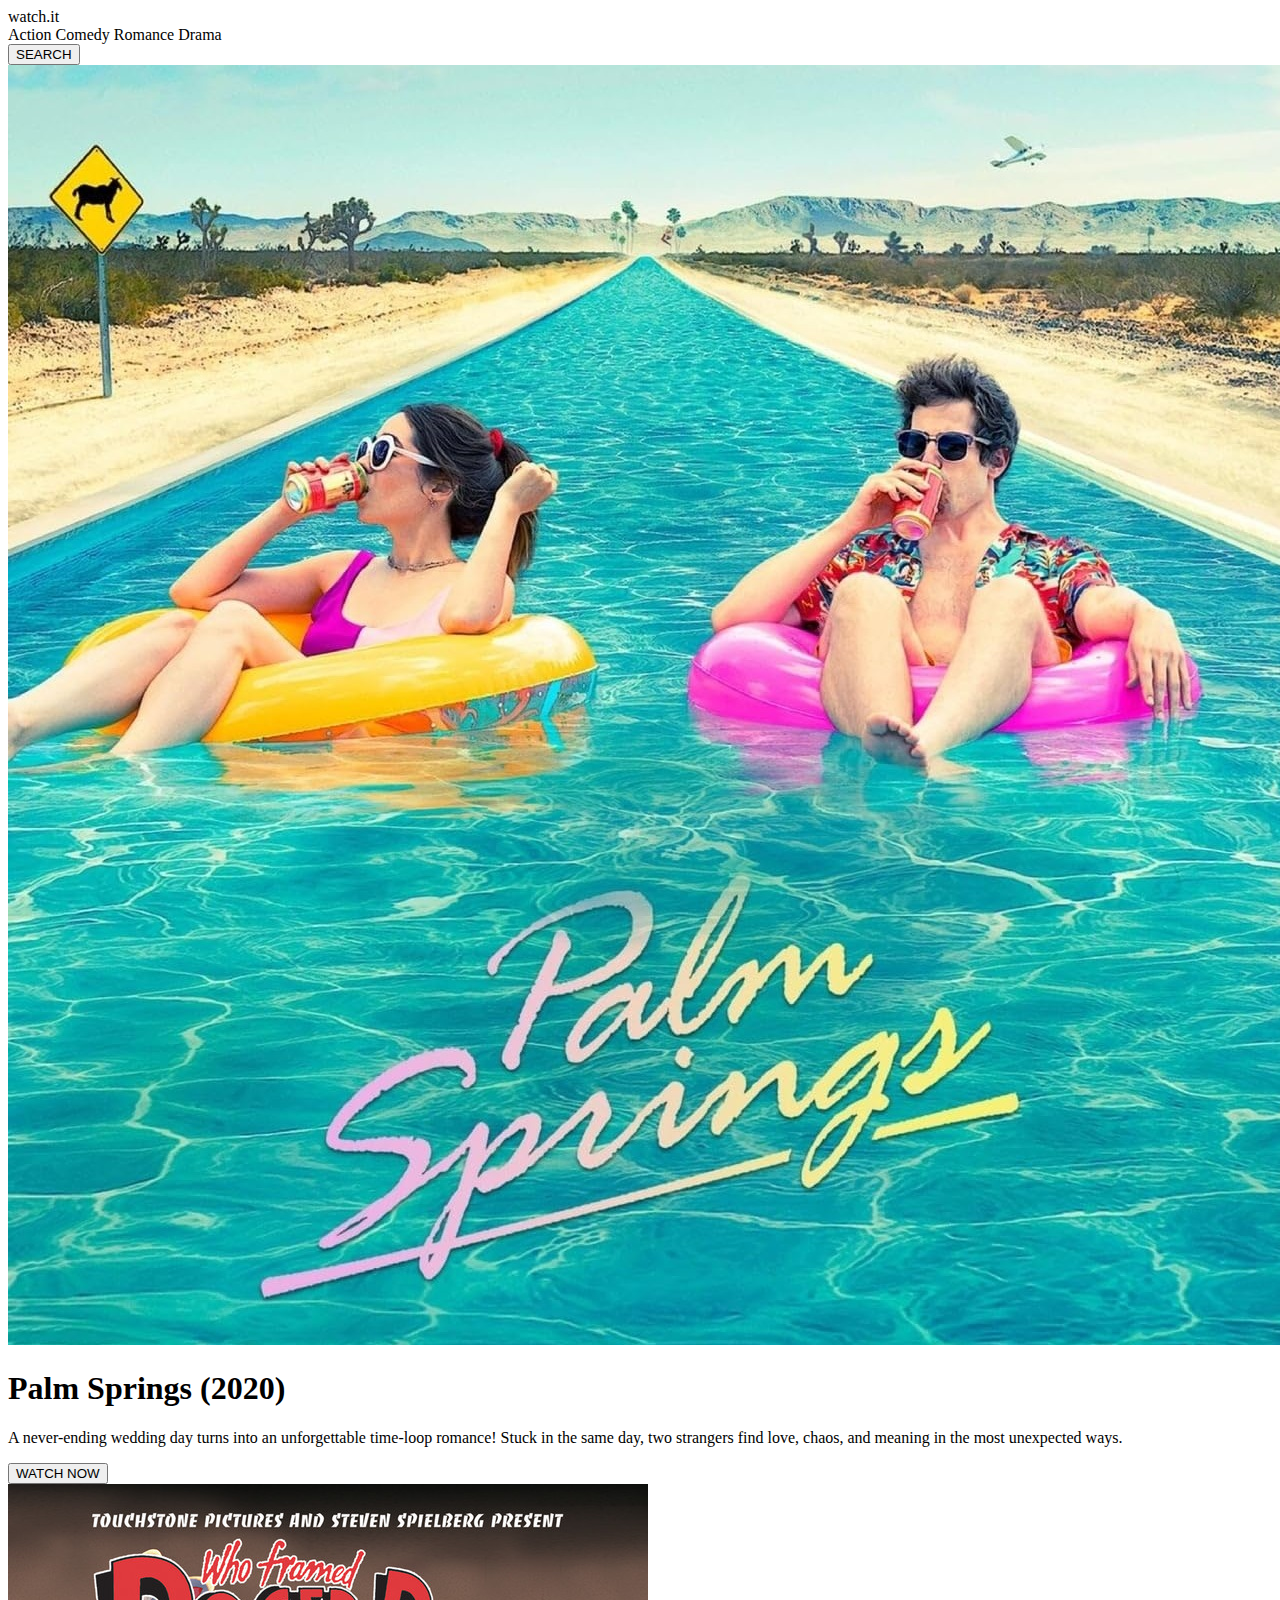
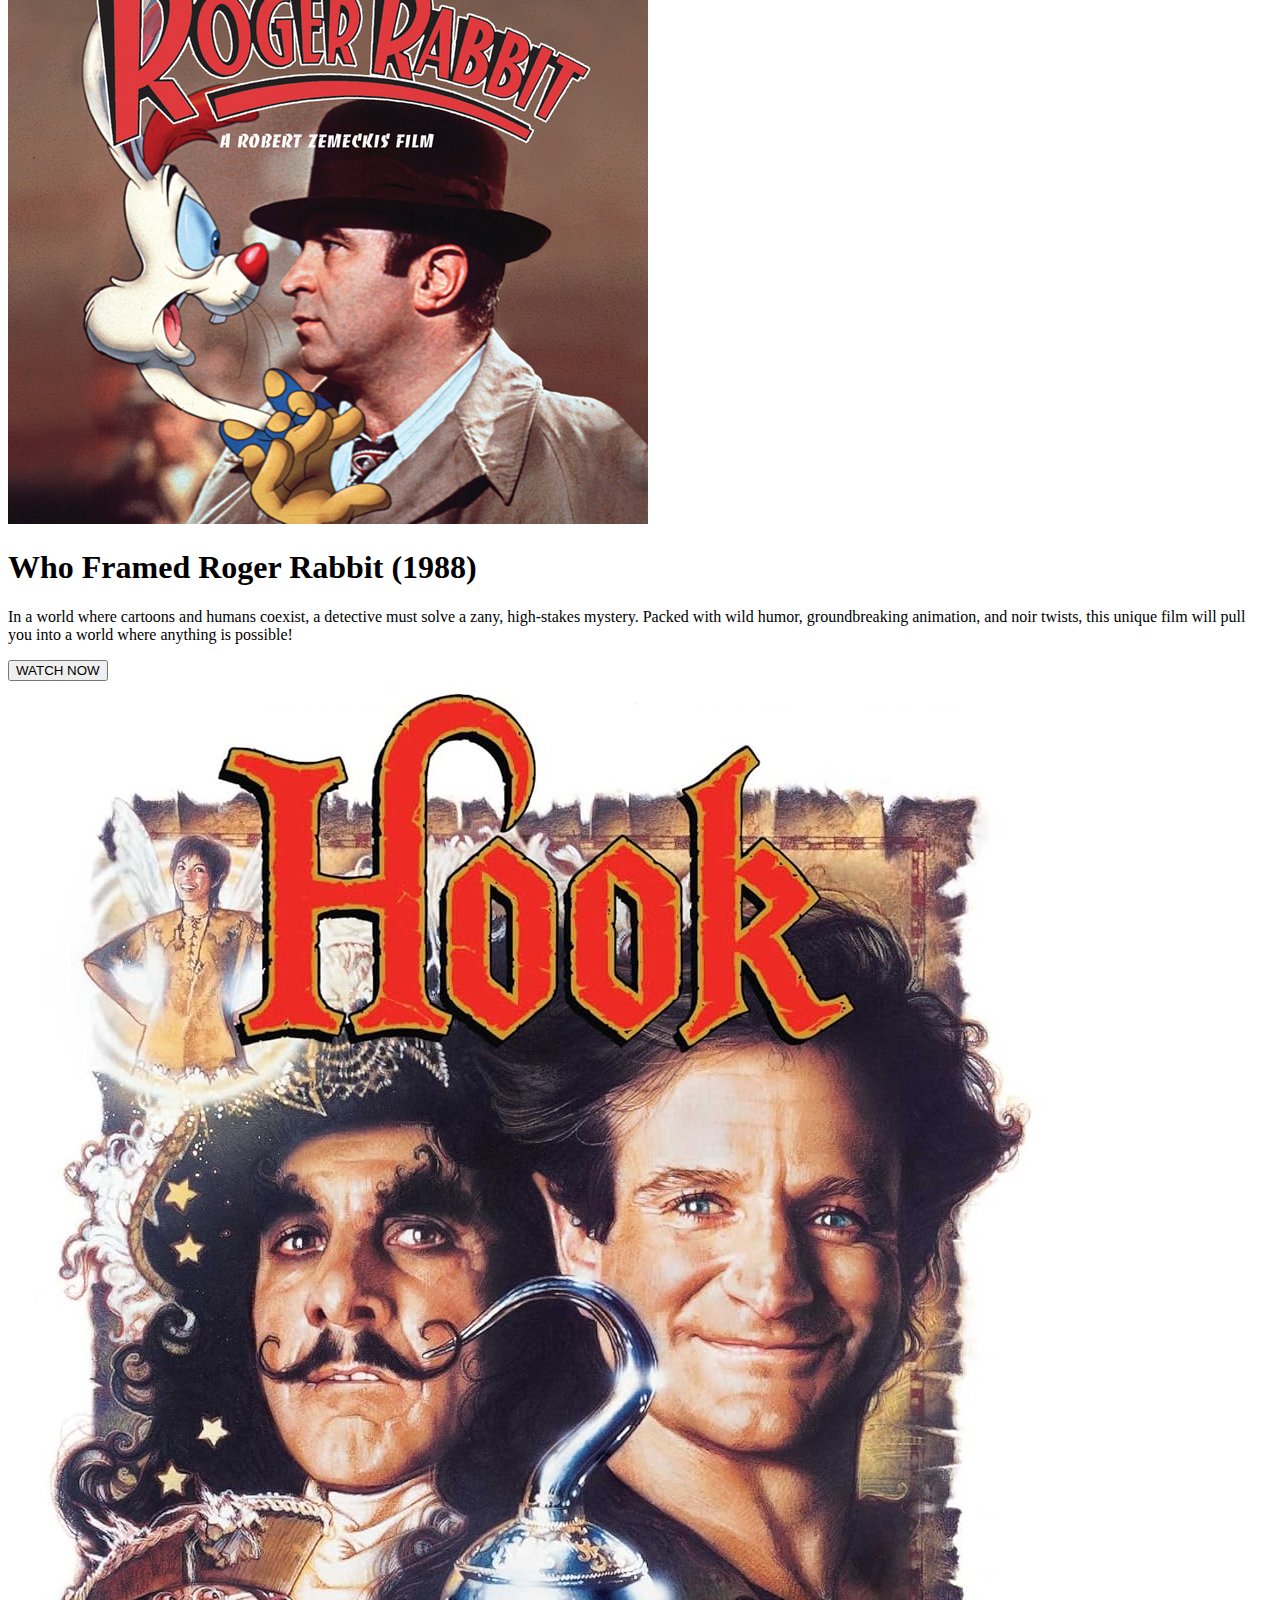
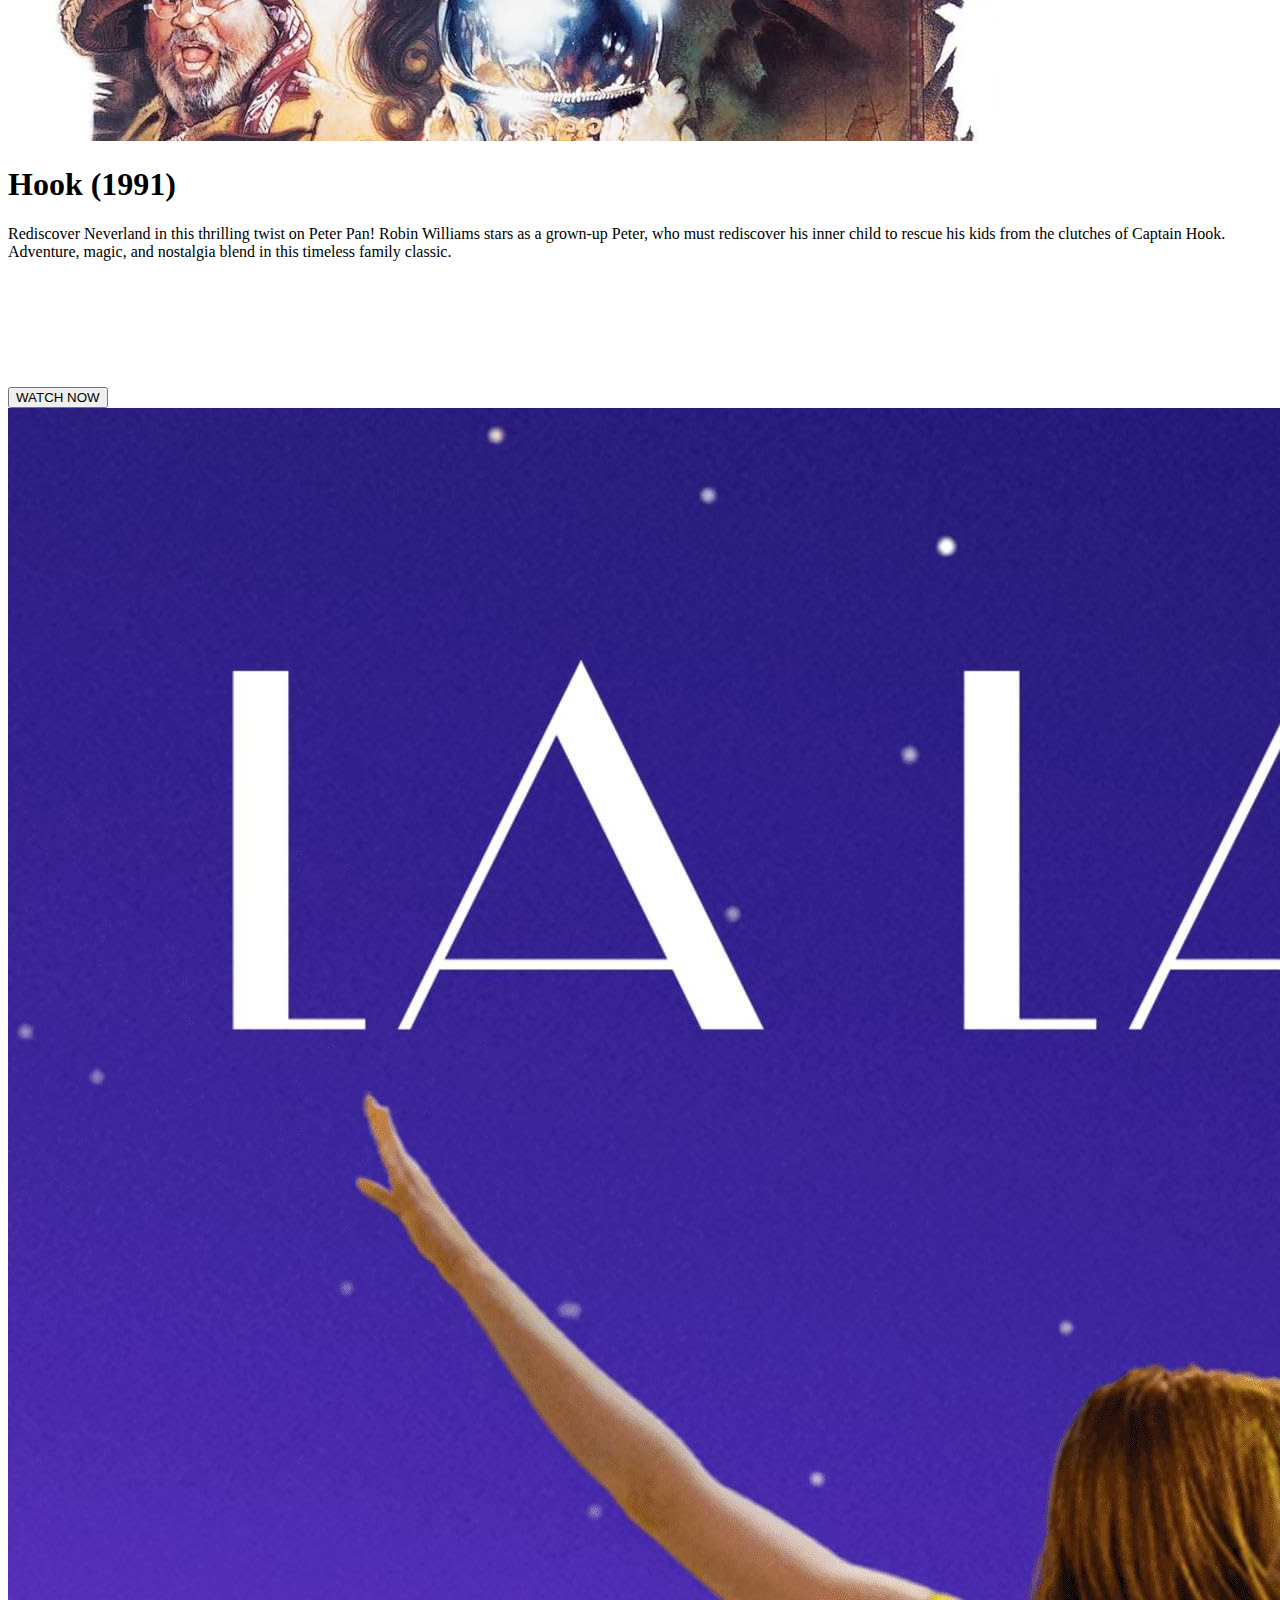
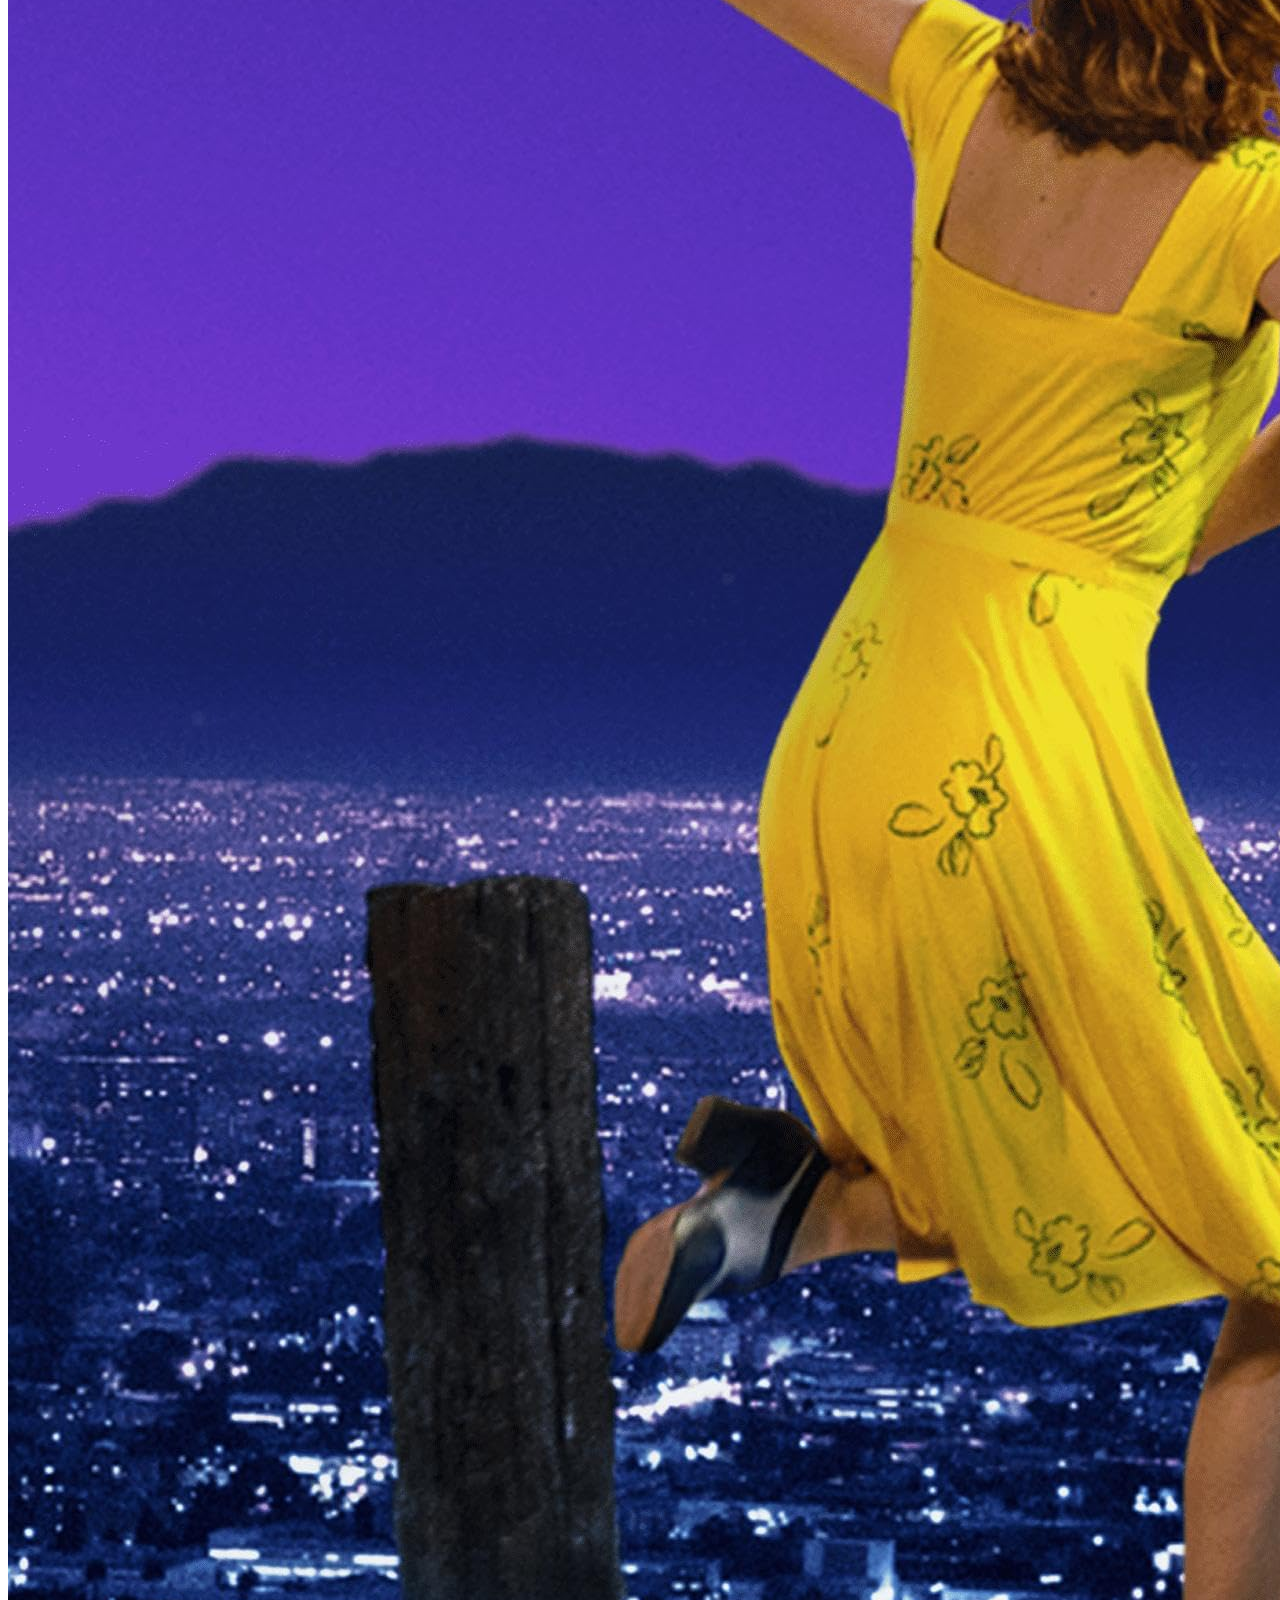
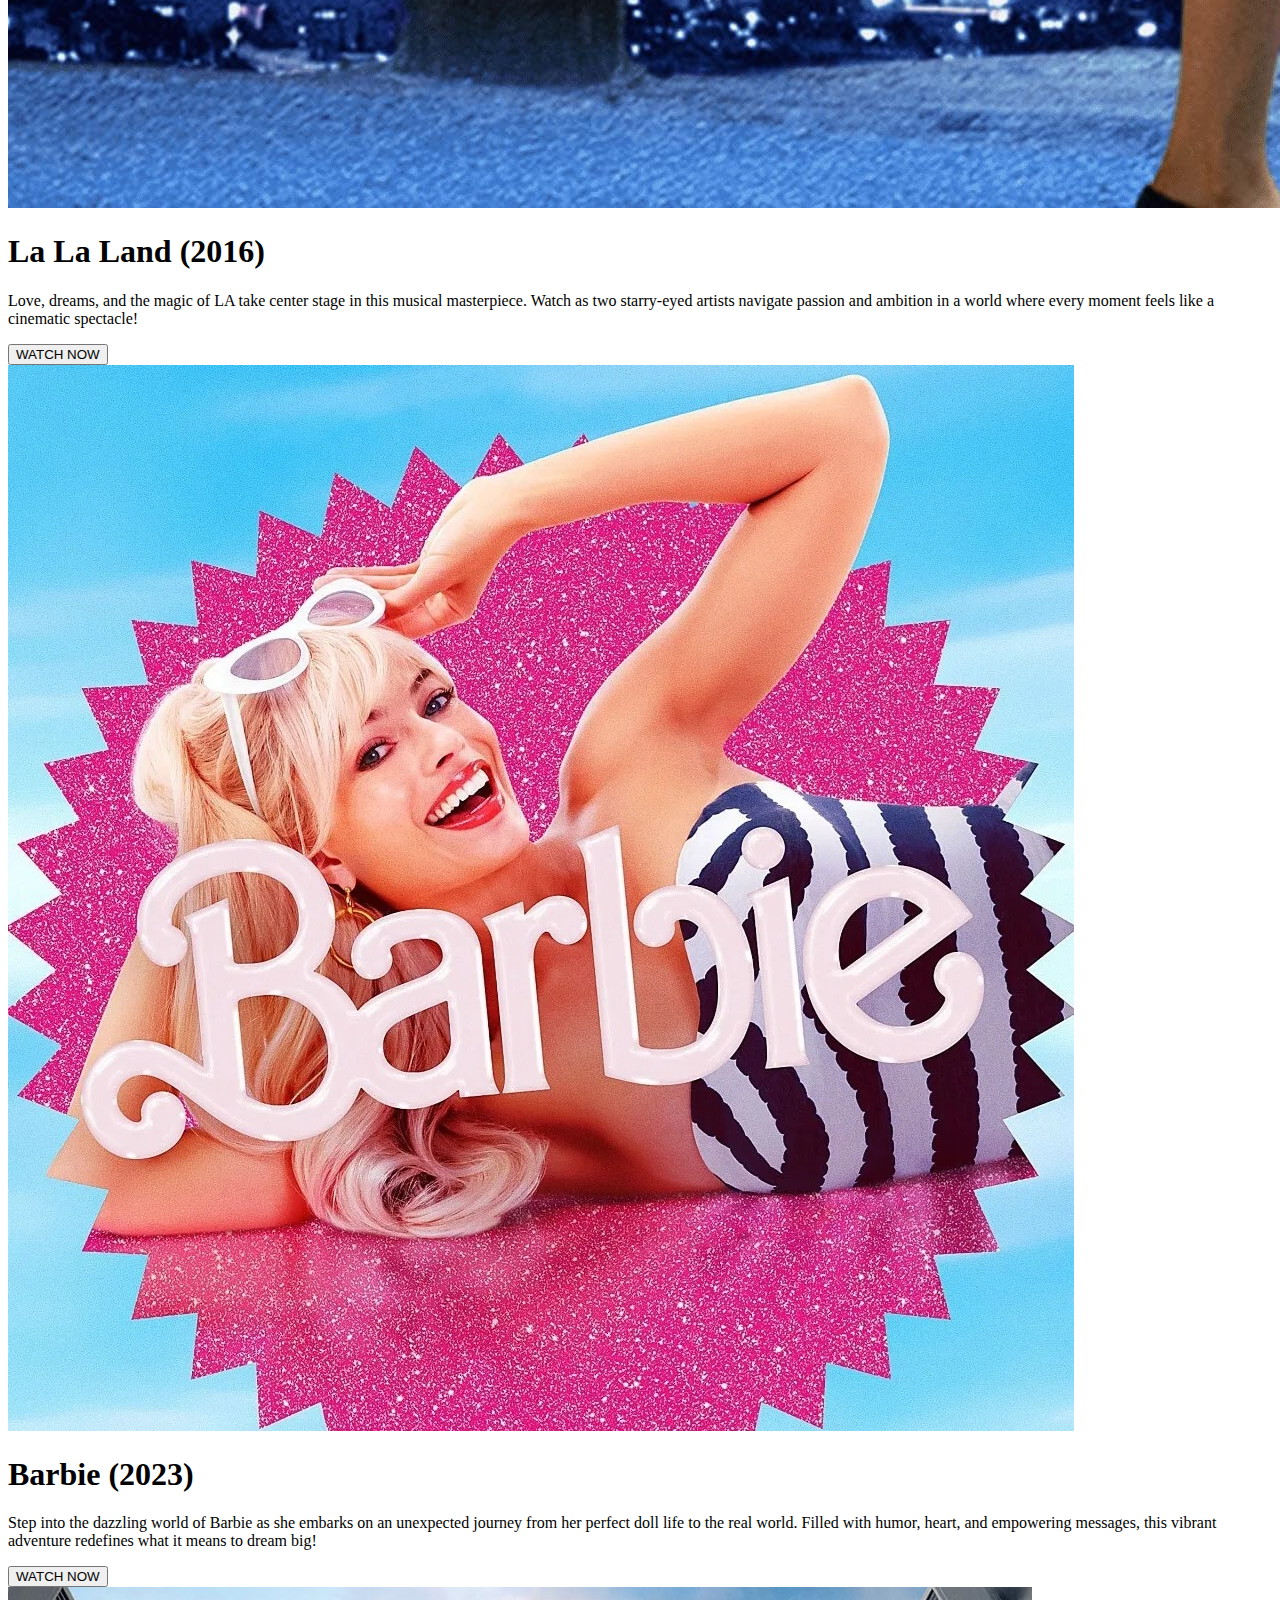
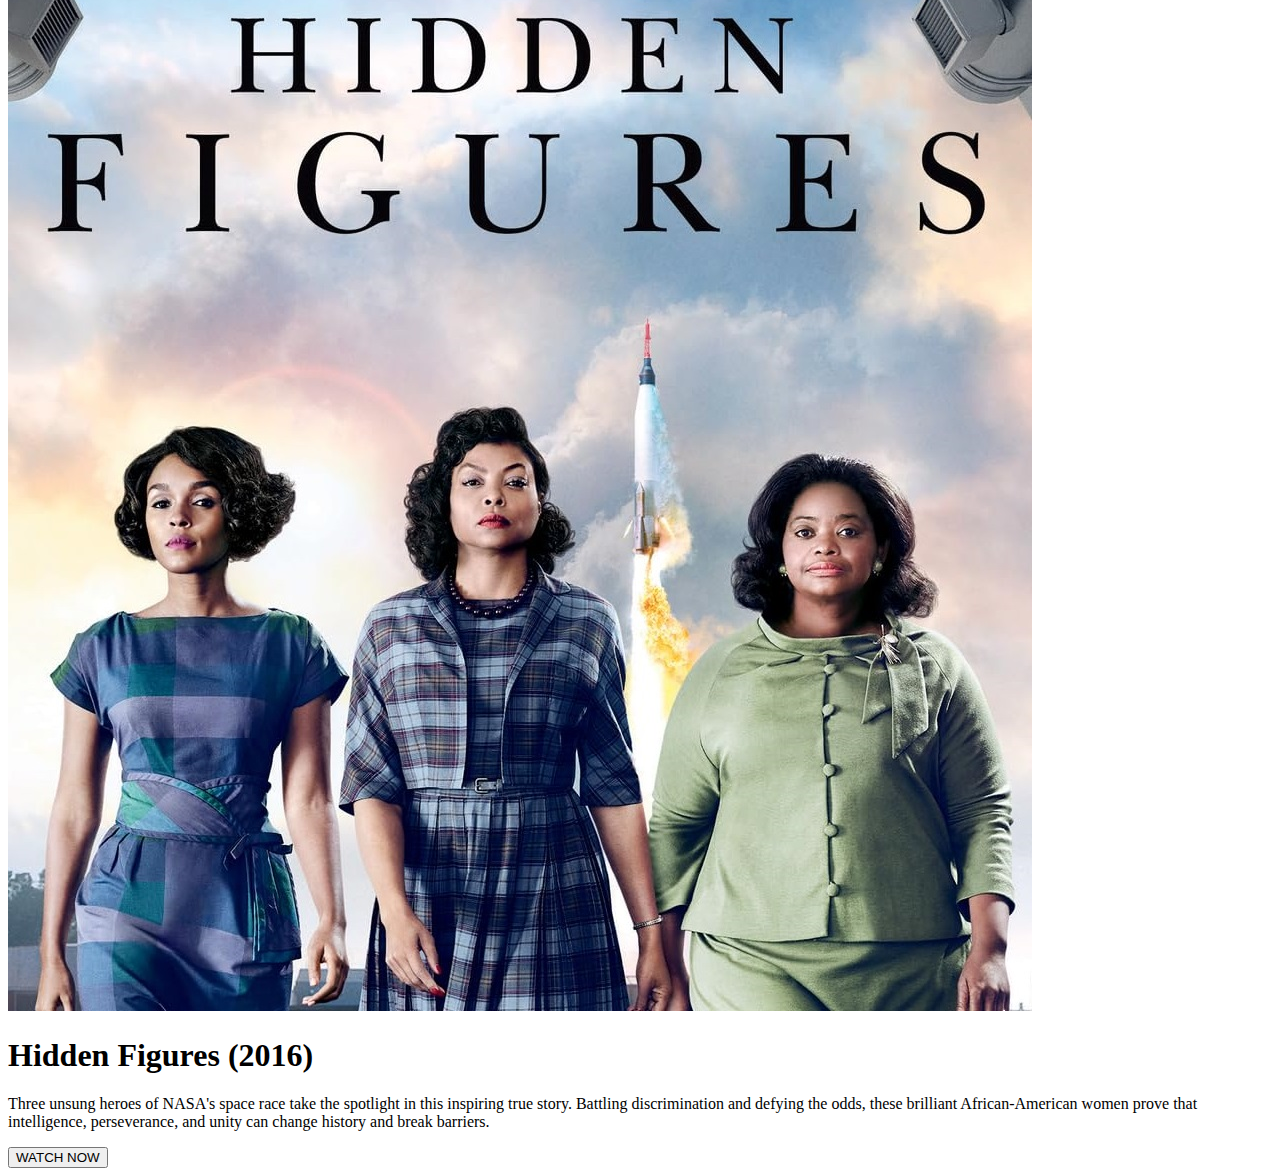
==== TASK-2 Advanced Layout/Index.html @ 997826ed "Clone Task 2" ====
<!DOCTYPE html>
<html lang="en">
<head>
    <meta charset="UTF-8">
    <meta name="viewport" content="width=device-width, initial-scale=1.0">
    <title>Watch.It</title>
    <link rel="stylesheet" href="style.css">
</head>
<body>
    <header class="header">
        <div class="logo">watch.it</div>
        <nav class="nav">
            <span>Action</span>
            <span>Comedy</span>
            <span>Romance</span>
            <span>Drama</span>
        </nav>
        <button class="search-button">SEARCH</button>
    </header>

    <main class="movie-grid">
        <!-- Featured Movie -->
        <div class="featured-movie">
            <div class="movie-poster"><img src="Images/palm-springs.jpg" alt="Featured image"></div>
            <div class="movie-content">
                <div class="movie-description">
                    <h1>Palm Springs (2020)</h1>
                    <p>A never-ending wedding day turns into an unforgettable time-loop romance! Stuck in the same day, two strangers find love, chaos, and meaning in the most unexpected ways.</p>
               </div>
                <button class="watch-button">
                    <div class="button-text">
                        <span>WATCH</span>
                        <span>NOW</span>
                    </div>
                </button>
            </div>
        </div>

        <section class="second-third-posters">
            <div class="movie-card">
            <div class="second-poster"><img src="Images/who-framed-roger-rabbit.jpg" alt="Row-image"></div>
            <div class="second-description">
                <h1>Who Framed Roger Rabbit (1988)</h1>
                <p>In a world where cartoons and humans coexist, a detective must solve a zany, high-stakes mystery. Packed with wild humor, groundbreaking animation, and noir twists, this unique film will pull you into a world where anything is possible!</p>
            </div>
            <button class="second-button">
                <span>WATCH NOW</span>
            </button>
        </div>

        <div class="movie-card">
            <div class="third-poster"><img src="Images/hook.jpg" alt="Row-image"></div>
            <div class="third-description">
                <h1>Hook (1991)</h1>
                <p style="margin-right: 16px;">Rediscover Neverland in this thrilling twist on Peter Pan! Robin Williams stars as a grown-up Peter, who must rediscover his inner child to rescue his kids from the clutches of Captain Hook. Adventure, magic, and nostalgia blend in this timeless family classic.</p>
            </div>
            <button class="third-button" style="margin-top: 110px;">
                <span>WATCH NOW</span>
            </button>
        </div>
        </section>

        <div class="fourth-card">
        <div class="fourth-poster"><img src="Images/la-la-land.jpg" alt="land"></div>
        <div class="fourth-description">
            <h1>La La Land (2016)</h1>
            <p>Love, dreams, and the magic of LA take center stage in this musical masterpiece. Watch as two starry-eyed artists navigate passion and ambition in a world where every moment feels like a cinematic spectacle!</p>
        </div>
        <button class="fourth-button">
            <span>WATCH NOW</span>
        </button>
        </div>

        <div class="fifth-card">
            <div class="fifth-poster"><img src="Images/barbie.jpg" alt="barbie"></div>
            <div class="fifth-description">
                <h1>Barbie (2023)</h1>
                <p>Step into the dazzling world of Barbie as she embarks on an unexpected journey from her perfect doll life to the real world. Filled with humor, heart, and empowering messages, this vibrant adventure redefines what it means to dream big!</p>
            </div>
            <button class="fifth-button">
                <span>WATCH NOW</span>
            </button>
        </div>

        <div class="sixth-card">
            <div class="sixth-poster"><img src="Images/hidden-figures.jpg" alt="hidden"></div>
            <div class="sixth-description">
                <h1>Hidden Figures (2016)</h1>
                <p>Three unsung heroes of NASA's space race take the spotlight in this inspiring true story. Battling discrimination and defying the odds, these brilliant African-American women prove that intelligence, perseverance, and unity can change history and break barriers.</p>
            </div>
            <button class="sixth-button">
                <span>WATCH NOW</span>
            </button>
        </div>
    </main>
    
</body>
</html>
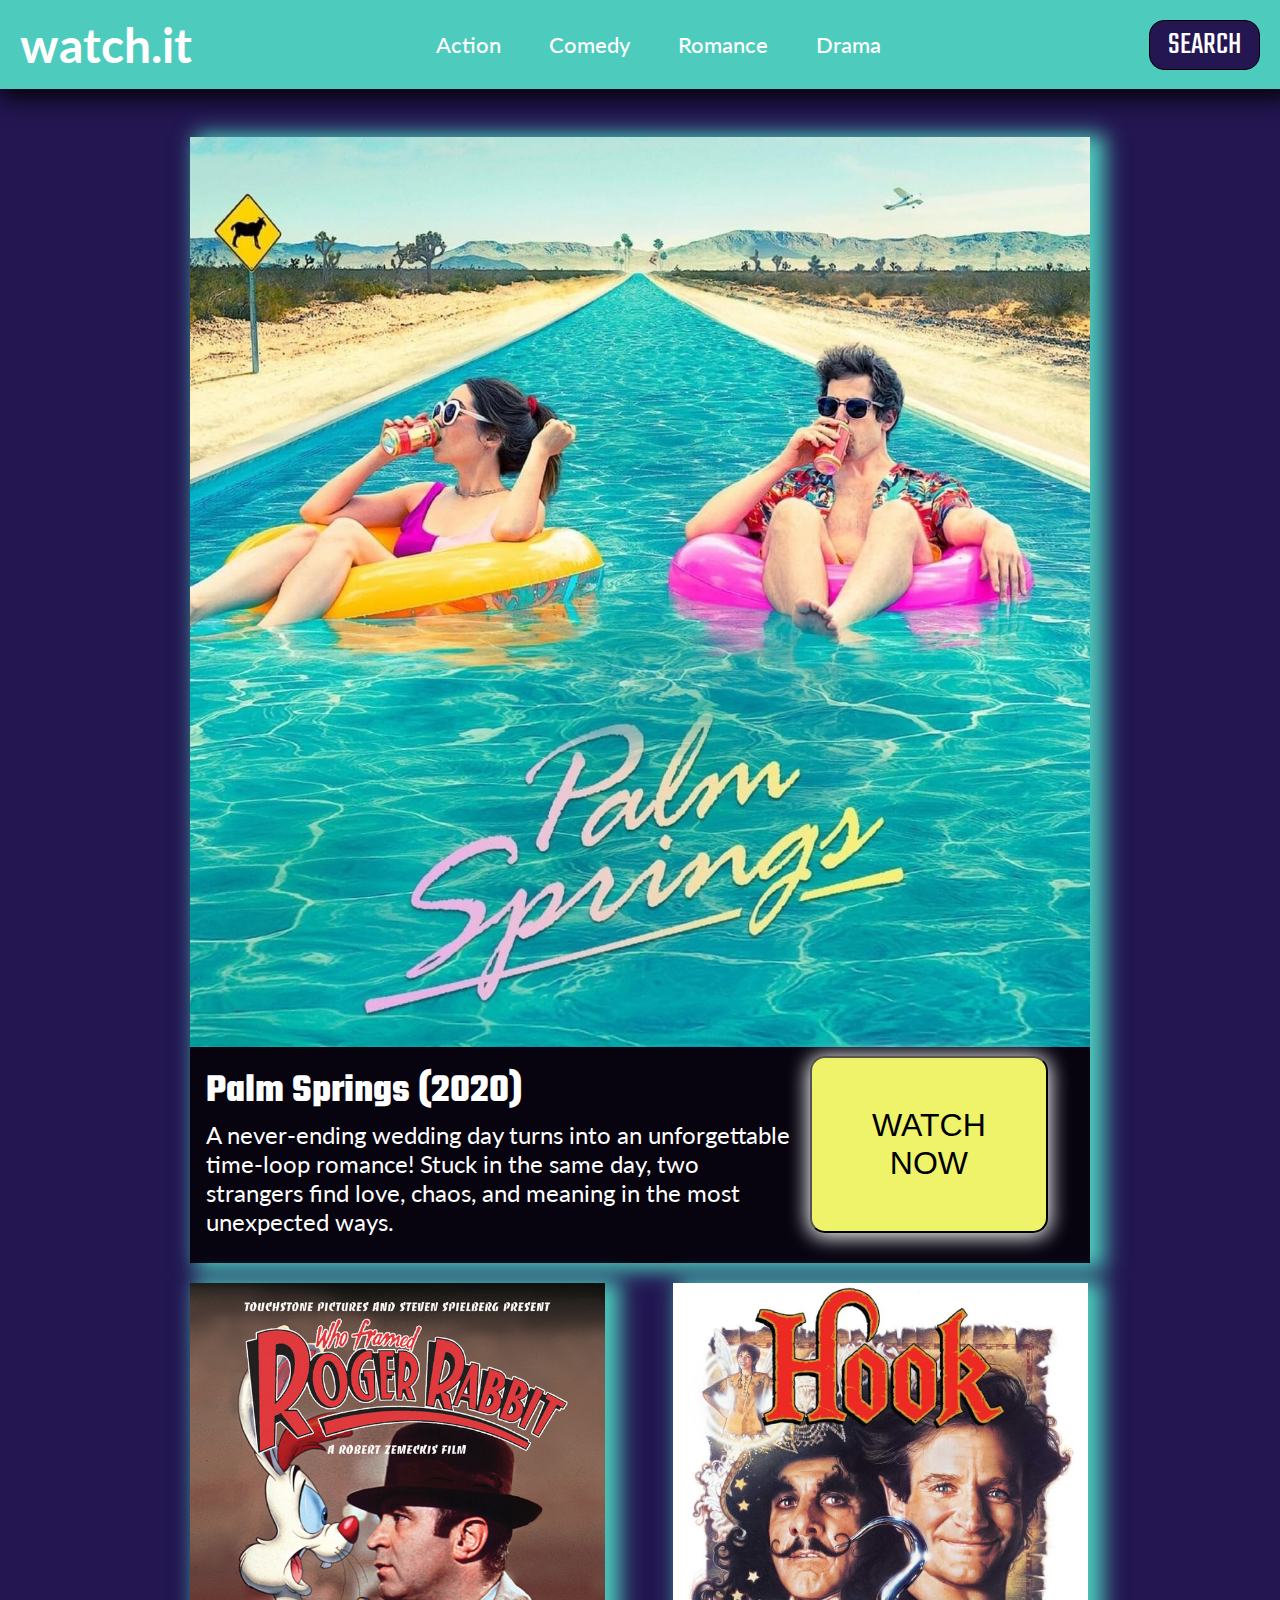
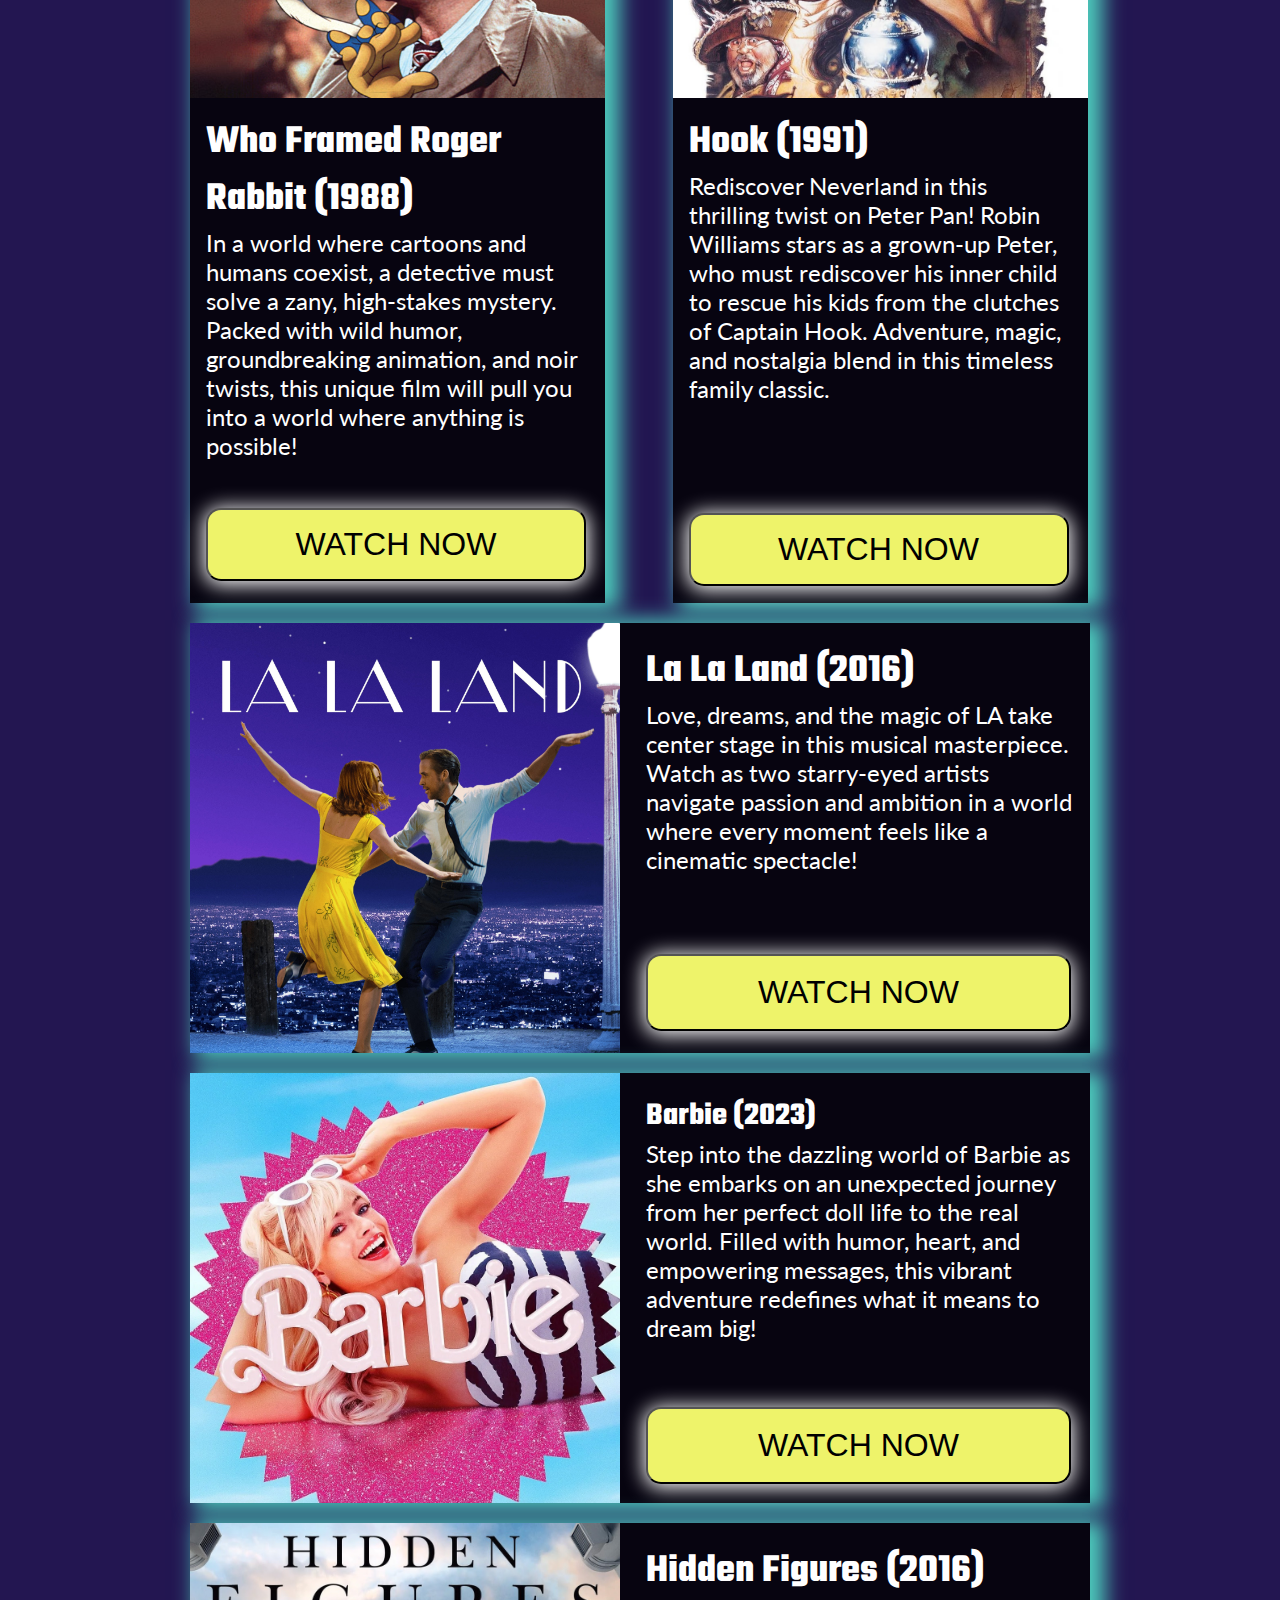
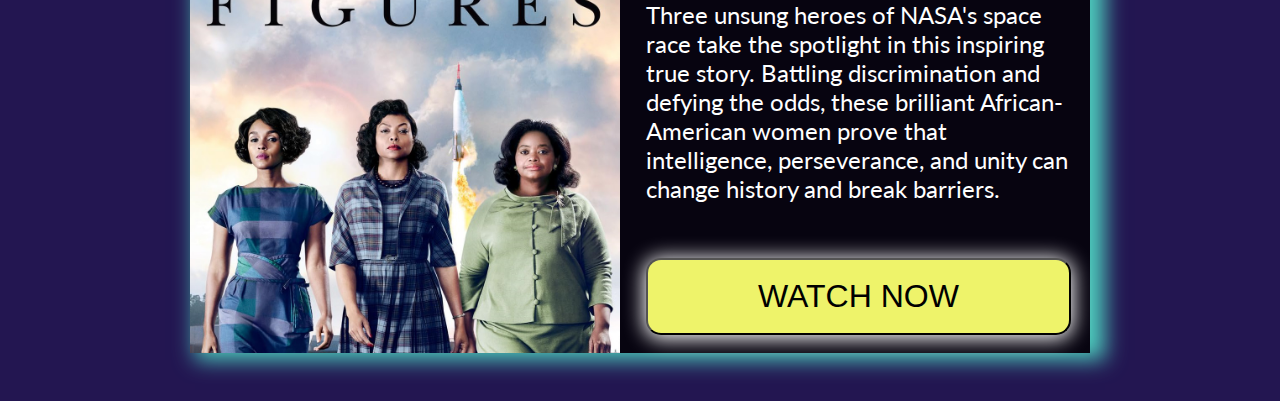
==== commit b6445da3: "Clone Task 2" ====
--- a/TASK-2 Advanced Layout/Index.html
+++ b/TASK-2 Advanced Layout/Index.html
@@ -1,32 +1,45 @@
+<!-- This tells browsers this is an HTML document -->
 <!DOCTYPE html>
 <html lang="en">
 <head>
+    <!-- This section contains information about the webpage that isn't visible -->
     <meta charset="UTF-8">
+    <!-- This makes the website look good on phones and tablets -->
     <meta name="viewport" content="width=device-width, initial-scale=1.0">
+    <!-- This is the text that appears in the browser tab -->
     <title>Watch.It</title>
+    <!-- This connects to a separate file that controls how the page looks -->
     <link rel="stylesheet" href="style.css">
 </head>
 <body>
+    <!-- This is the top bar of the website -->
     <header class="header">
+        <!-- Website name/logo -->
         <div class="logo">watch.it</div>
+        <!-- Menu with movie categories -->
         <nav class="nav">
             <span>Action</span>
             <span>Comedy</span>
             <span>Romance</span>
             <span>Drama</span>
         </nav>
+        <!-- Search button in the top right -->
         <button class="search-button">SEARCH</button>
     </header>
 
+    <!-- Main content area where all movies are displayed -->
     <main class="movie-grid">
-        <!-- Featured Movie -->
+        <!-- Big featured movie section at the top -->
         <div class="featured-movie">
+            <!-- Movie poster image -->
             <div class="movie-poster"><img src="Images/palm-springs.jpg" alt="Featured image"></div>
+            <!-- Movie information -->
             <div class="movie-content">
                 <div class="movie-description">
                     <h1>Palm Springs (2020)</h1>
                     <p>A never-ending wedding day turns into an unforgettable time-loop romance! Stuck in the same day, two strangers find love, chaos, and meaning in the most unexpected ways.</p>
                </div>
+                <!-- Watch button for the featured movie -->
                 <button class="watch-button">
                     <div class="button-text">
                         <span>WATCH</span>
@@ -36,58 +49,79 @@
             </div>
         </div>
 
+        <!-- Section containing two movies side by side -->
         <section class="second-third-posters">
+            <!-- First movie card -->
             <div class="movie-card">
-            <div class="second-poster"><img src="Images/who-framed-roger-rabbit.jpg" alt="Row-image"></div>
-            <div class="second-description">
-                <h1>Who Framed Roger Rabbit (1988)</h1>
-                <p>In a world where cartoons and humans coexist, a detective must solve a zany, high-stakes mystery. Packed with wild humor, groundbreaking animation, and noir twists, this unique film will pull you into a world where anything is possible!</p>
+                <!-- Movie poster -->
+                <div class="second-poster"><img src="Images/who-framed-roger-rabbit.jpg" alt="Row-image"></div>
+                <!-- Movie details -->
+                <div class="second-description">
+                    <h1>Who Framed Roger Rabbit (1988)</h1>
+                    <p>In a world where cartoons and humans coexist, a detective must solve a zany, high-stakes mystery. Packed with wild humor, groundbreaking animation, and noir twists, this unique film will pull you into a world where anything is possible!</p>
+                </div>
+                <!-- Watch button -->
+                <button class="second-button">
+                    <span>WATCH NOW</span>
+                </button>
             </div>
-            <button class="second-button">
+
+            <!-- Second movie card -->
+            <div class="movie-card">
+                <!-- Movie poster -->
+                <div class="third-poster"><img src="Images/hook.jpg" alt="Row-image"></div>
+                <!-- Movie details -->
+                <div class="third-description">
+                    <h1>Hook (1991)</h1>
+                    <p style="margin-right: 16px;">Rediscover Neverland in this thrilling twist on Peter Pan! Robin Williams stars as a grown-up Peter, who must rediscover his inner child to rescue his kids from the clutches of Captain Hook. Adventure, magic, and nostalgia blend in this timeless family classic.</p>
+                </div>
+                <!-- Watch button -->
+                <button class="third-button" style="margin-top: 110px;">
+                    <span>WATCH NOW</span>
+                </button>
+            </div>
+        </section>
+
+        <!-- Fourth movie card -->
+        <div class="fourth-card">
+            <!-- Movie poster -->
+            <div class="fourth-poster"><img src="Images/la-la-land.jpg" alt="land"></div>
+            <!-- Movie details -->
+            <div class="fourth-description">
+                <h1>La La Land (2016)</h1>
+                <p>Love, dreams, and the magic of LA take center stage in this musical masterpiece. Watch as two starry-eyed artists navigate passion and ambition in a world where every moment feels like a cinematic spectacle!</p>
+            </div>
+            <!-- Watch button -->
+            <button class="fourth-button">
                 <span>WATCH NOW</span>
             </button>
         </div>
 
-        <div class="movie-card">
-            <div class="third-poster"><img src="Images/hook.jpg" alt="Row-image"></div>
-            <div class="third-description">
-                <h1>Hook (1991)</h1>
-                <p style="margin-right: 16px;">Rediscover Neverland in this thrilling twist on Peter Pan! Robin Williams stars as a grown-up Peter, who must rediscover his inner child to rescue his kids from the clutches of Captain Hook. Adventure, magic, and nostalgia blend in this timeless family classic.</p>
-            </div>
-            <button class="third-button" style="margin-top: 110px;">
-                <span>WATCH NOW</span>
-            </button>
-        </div>
-        </section>
-
-        <div class="fourth-card">
-        <div class="fourth-poster"><img src="Images/la-la-land.jpg" alt="land"></div>
-        <div class="fourth-description">
-            <h1>La La Land (2016)</h1>
-            <p>Love, dreams, and the magic of LA take center stage in this musical masterpiece. Watch as two starry-eyed artists navigate passion and ambition in a world where every moment feels like a cinematic spectacle!</p>
-        </div>
-        <button class="fourth-button">
-            <span>WATCH NOW</span>
-        </button>
-        </div>
-
+        <!-- Fifth movie card -->
         <div class="fifth-card">
+            <!-- Movie poster -->
             <div class="fifth-poster"><img src="Images/barbie.jpg" alt="barbie"></div>
+            <!-- Movie details -->
             <div class="fifth-description">
                 <h1>Barbie (2023)</h1>
                 <p>Step into the dazzling world of Barbie as she embarks on an unexpected journey from her perfect doll life to the real world. Filled with humor, heart, and empowering messages, this vibrant adventure redefines what it means to dream big!</p>
             </div>
+            <!-- Watch button -->
             <button class="fifth-button">
                 <span>WATCH NOW</span>
             </button>
         </div>
 
+        <!-- Sixth movie card -->
         <div class="sixth-card">
+            <!-- Movie poster -->
             <div class="sixth-poster"><img src="Images/hidden-figures.jpg" alt="hidden"></div>
+            <!-- Movie details -->
             <div class="sixth-description">
                 <h1>Hidden Figures (2016)</h1>
                 <p>Three unsung heroes of NASA's space race take the spotlight in this inspiring true story. Battling discrimination and defying the odds, these brilliant African-American women prove that intelligence, perseverance, and unity can change history and break barriers.</p>
             </div>
+            <!-- Watch button -->
             <button class="sixth-button">
                 <span>WATCH NOW</span>
             </button>
--- a/TASK-2 Advanced Layout/style.css
+++ b/TASK-2 Advanced Layout/style.css
@@ -0,0 +1,1091 @@
+@import url('https://fonts.googleapis.com/css2?family=Protest+Guerrilla&family=Teko:wght@300..700&display=swap');
+@import url('https://fonts.googleapis.com/css2?family=Lato:ital,wght@0,100;0,300;0,400;0,700;0,900;1,100;1,300;1,400;1,700;1,900&family=Protest+Guerrilla&family=Teko:wght@300..700&display=swap');
+
+* {
+    margin: 0;
+    padding: 0;
+    box-sizing: border-box;
+}
+
+body {
+    background-color: #231651;
+}
+
+.header {
+    display: flex;
+    justify-content: space-between;
+    align-items: center;
+    padding: 16px 20px;
+    background-color: #4dccbd;
+    font-family: "Lato", sans-serif;
+    font-weight: 400;
+    font-style: normal;
+    box-shadow: 5px 5px 20px 5px #070410;
+}
+
+.logo {
+    font-family: "Lato", sans-serif;
+    font-weight: 450;
+    font-style: normal;
+    font-weight: bold;
+    cursor: pointer;
+    font-size: 3em;
+    color: white;
+}
+
+.nav {
+    font-family: "Lato", sans-serif;
+    font-weight: 500;
+    font-style: normal;
+    display: flex;
+    gap: 48px;
+    cursor: pointer;
+    font-size: 22px;
+    color: white;
+    margin-left: -25px;
+}
+
+.search-button {
+    padding: 1px 18px;
+    background-color: #231651;
+    border: 1.3px solid black;
+    border-radius: 15px;
+    cursor: pointer;
+    font-size: 2em;
+    font-family: "Teko", sans-serif;
+    font-optical-sizing: auto;
+    font-weight: weight;
+    font-style: normal;
+    color: white;
+}
+
+.movie-grid {
+    display: grid;
+    gap: 20px;
+    max-width: 900px;
+    margin: 0 auto;
+}
+
+.featured-movie {
+    display: grid;
+    grid-template-columns: 1fr;
+    background: #070410;
+    box-shadow: 10px 2px 20px 5px #4dccbd;
+    margin-top: 48px;
+    color: white;
+}
+
+.movie-poster {
+    height: 910px;
+    width: 900px;
+}
+
+img {   /* Adjusting images */
+    width: 100%;
+    height: 100%;
+    object-fit:cover;
+}
+
+h1 {
+    font-family: "Teko", sans-serif;
+    font-optical-sizing: auto;
+    font-weight: weight;
+    font-style: normal;
+}
+
+p {
+    font-family: "Lato", sans-serif;
+    font-weight: 400;
+    font-style: normal;
+}
+
+.movie-description p {
+    display: grid; /* Arranges paragraph content using a grid layout */
+    grid-template-columns: repeat(auto-fit, minmax(300px, 1fr));
+    font-size: 1.5em;
+    margin-left: 16px;
+    margin-right: 300px;
+}
+
+.movie-description h1 {
+    margin-top: 16px;
+    font-size: 2.5em;
+    margin-left: 16px;
+}
+
+.watch-button {
+    background-color: #eef36a;
+    margin-left: 620px;
+    padding: 48px 60px;
+    position: relative; top: -180px;
+    font-size: 2em;
+    border-radius: 15px;
+    color: rgb(0, 0, 0);
+    cursor: pointer;
+    box-shadow: 0px 2px 20px 2px #ffffff;
+}
+
+.button-text {
+    display: flex;
+    flex-direction: column;
+    align-items: center;
+    line-height: 1.2;
+}
+
+.movie-content {
+    margin-bottom: -150px;
+}
+
+.second-third-posters {
+    display: grid;
+    grid-template-columns: repeat(2, 1fr);
+    gap: 65px;
+}
+
+.movie-card {
+    background: #070410;
+    box-shadow: 10px 2px 20px 5px #4dccbd;
+    width: 415px;
+    height: 920px;
+    color: white;
+}
+
+.second-poster  {
+    height: 415px;
+    width: 415px;
+}
+
+.second-description {
+    margin-top: 16px;
+}
+
+.second-description h1 {
+    font-size: 2.5em;
+    margin-left: 16px;
+}
+
+.second-description p {
+    font-size: 1.5em;
+    margin-left: 16px;
+}
+
+.second-button {
+    background-color: #eef36a;
+    font-size: 2em;
+    border-radius: 15px;
+    color: rgb(0, 0, 0);
+    cursor: pointer;
+    box-shadow: 0px 2px 20px 2px #ffffff;
+    padding: 16px 16px 16px 16px;
+    margin-top: 48px;
+    width: 380px;
+    margin-left: 16px;
+}
+
+.third-poster  {
+    height: 415px;
+    width: 415px;
+}
+
+.third-description {
+    margin-top: 16px;
+}
+
+.third-description h1 {
+    font-size: 2.5em;
+    margin-left: 16px;
+}
+
+.third-description p {
+    font-size: 1.5em;
+    margin-left: 16px;
+}
+
+.third-button {
+    background-color: #eef36a;
+    font-size: 2em;
+    border-radius: 15px;
+    color: rgb(0, 0, 0);
+    cursor: pointer;
+    box-shadow: 0px 2px 20px 2px #ffffff;
+    padding: 16px 16px 16px 16px;
+    margin-top: 48px;
+    width: 380px;
+    margin-left: 16px;
+}
+
+.fourth-card{
+    background: #070410;
+    box-shadow: 10px 2px 20px 5px #4dccbd;
+    width: 900px;
+    height: 430px;
+    color: white;
+}
+
+.fourth-poster {
+    height: 430px;
+    width: 430px;
+}
+
+.fourth-description{
+    margin-left: 456px;
+    margin-top: -410px;
+    margin-right: 16px;
+}
+
+.fourth-description h1 {
+    font-size: 2.5em;
+}
+
+.fourth-description p {
+    font-size: 1.5em;
+}
+
+.fourth-button {
+    padding: 18px 110px;
+    margin-left: 456px;
+    margin-top: 80px;
+    background-color: #eef36a;
+    font-size: 2em;
+    border-radius: 15px;
+    color: rgb(0, 0, 0);
+    cursor: pointer;
+    box-shadow: 0px 2px 20px 2px #ffffff;
+}
+
+.fifth-card{
+    background: #070410;
+    box-shadow: 10px 2px 20px 5px #4dccbd;
+    width: 900px;
+    height: 430px;
+    color: white;
+}
+
+.fifth-poster {
+    height: 430px;
+    width: 430px;
+}
+
+.fifth-description{
+    margin-left: 456px;
+    margin-top: -410px;
+    margin-right: 16px;
+}
+
+.fourth-description h1 {
+    font-size: 2.5em;
+}
+
+.fifth-description p {
+    font-size: 1.5em;
+}
+
+.fifth-button {
+    padding: 18px 110px;
+    margin-left: 456px;
+    margin-top: 65px;
+    background-color: #eef36a;
+    font-size: 2em;
+    border-radius: 15px;
+    color: rgb(0, 0, 0);
+    cursor: pointer;
+    box-shadow: 0px 2px 20px 2px #ffffff;
+}
+
+.sixth-card{
+    background: #070410;
+    box-shadow: 10px 2px 20px 5px #4dccbd;
+    width: 900px;
+    height: 430px;
+    color: white;
+    margin-bottom: 48px;
+}
+
+.sixth-poster {
+    height: 430px;
+    width: 430px;
+}
+
+.sixth-description{
+    margin-left: 456px;
+    margin-top: -410px;
+    margin-right: 16px;
+}
+
+.sixth-description h1 {
+    font-size: 2.5em;
+}
+
+.sixth-description p {
+    font-size: 1.5em;
+}
+
+.sixth-button {
+    padding: 18px 110px;
+    margin-left: 456px;
+    margin-top: 55px;
+    background-color: #eef36a;
+    font-size: 2em;
+    border-radius: 15px;
+    color: rgb(0, 0, 0);
+    cursor: pointer;
+    box-shadow: 0px 2px 20px 2px #ffffff;
+}
+
+@media (min-width: 1024px) {
+    .header {
+        display: flex;
+        justify-content: space-between;
+        align-items: center;
+        padding: 16px 20px;
+        background-color: #4dccbd;
+        font-family: "Lato", sans-serif;
+        font-weight: 400;
+        font-style: normal;
+        box-shadow: 5px 5px 20px 5px #070410;
+    }
+    
+    .logo {
+        font-family: "Lato", sans-serif;
+        font-weight: 450;
+        font-style: normal;
+        font-weight: bold;
+        cursor: pointer;
+        font-size: 3em;
+        color: white;
+    }
+    
+    .nav {
+        font-family: "Lato", sans-serif;
+        font-weight: 500;
+        font-style: normal;
+        display: flex;
+        gap: 48px;
+        cursor: pointer;
+        font-size: 22px;
+        color: white;
+        margin-left: -25px;
+    }
+    
+    .search-button {
+        padding: 1px 18px;
+        background-color: #231651;
+        border: 1.3px solid black;
+        border-radius: 15px;
+        cursor: pointer;
+        font-size: 2em;
+        font-family: "Teko", sans-serif;
+        font-optical-sizing: auto;
+        font-weight: weight;
+        font-style: normal;
+        color: white;
+    }
+    
+    .movie-grid {
+        display: grid;
+        gap: 20px;
+        max-width: 900px;
+        margin: 0 auto;
+    }
+
+    .featured-movie {
+        display: grid;
+        grid-template-columns: 1fr;
+        background: #070410;
+        box-shadow: 10px 2px 20px 5px #4dccbd;
+        margin-top: 48px;
+        color: white;
+    }
+    
+    .movie-poster {
+        height: 910px;
+        width: 900px;
+    }
+    
+    img {   /* Adjusting images */
+        width: 100%;
+        height: 100%;
+        object-fit:cover;
+    }
+    
+    h1 {
+        font-family: "Teko", sans-serif;
+        font-optical-sizing: auto;
+        font-weight: weight;
+        font-style: normal;
+    }
+    
+    p {
+        font-family: "Lato", sans-serif;
+        font-weight: 400;
+        font-style: normal;
+    }
+    
+    .movie-description p {
+        display: grid; /* Arranges paragraph content using a grid layout */
+        grid-template-columns: repeat(auto-fit, minmax(300px, 1fr));
+        font-size: 1.5em;
+        margin-left: 16px;
+        margin-right: 300px;
+    }
+    
+    .movie-description h1 {
+        margin-top: 16px;
+        font-size: 2.5em;
+        margin-left: 16px;
+    }
+    
+    .watch-button {
+        background-color: #eef36a;
+        margin-left: 620px;
+        padding: 48px 60px;
+        position: relative; top: -180px;
+        font-size: 2em;
+        border-radius: 15px;
+        color: rgb(0, 0, 0);
+        cursor: pointer;
+        box-shadow: 0px 2px 20px 2px #ffffff;
+    }
+    
+    .button-text {
+        display: flex;
+        flex-direction: column;
+        align-items: center;
+        line-height: 1.2;
+    }
+    
+    .movie-content {
+        margin-bottom: -150px;
+    }
+    
+    .second-third-posters {
+        display: grid;
+        grid-template-columns: repeat(2, 1fr);
+        gap: 65px;
+    }
+    
+    .movie-card {
+        background: #070410;
+        box-shadow: 10px 2px 20px 5px #4dccbd;
+        width: 415px;
+        height: 920px;
+        color: white;
+    }
+    
+    .second-poster  {
+        height: 415px;
+        width: 415px;
+    }
+    
+    .second-description {
+        margin-top: 16px;
+    }
+    
+    .second-description h1 {
+        font-size: 2.5em;
+        margin-left: 16px;
+    }
+    
+    .second-description p {
+        font-size: 1.5em;
+        margin-left: 16px;
+    }
+    
+    .second-button {
+        background-color: #eef36a;
+        font-size: 2em;
+        border-radius: 15px;
+        color: rgb(0, 0, 0);
+        cursor: pointer;
+        box-shadow: 0px 2px 20px 2px #ffffff;
+        padding: 16px 16px 16px 16px;
+        margin-top: 48px;
+        width: 380px;
+        margin-left: 16px;
+    }
+    
+    .third-poster  {
+        height: 415px;
+        width: 415px;
+    }
+    
+    .third-description {
+        margin-top: 16px;
+    }
+    
+    .third-description h1 {
+        font-size: 2.5em;
+        margin-left: 16px;
+    }
+    
+    .third-description p {
+        font-size: 1.5em;
+        margin-left: 16px;
+    }
+    
+    .third-button {
+        background-color: #eef36a;
+        font-size: 2em;
+        border-radius: 15px;
+        color: rgb(0, 0, 0);
+        cursor: pointer;
+        box-shadow: 0px 2px 20px 2px #ffffff;
+        padding: 16px 16px 16px 16px;
+        margin-top: 48px;
+        width: 380px;
+        margin-left: 16px;
+    }
+    
+    .fourth-card{
+        background: #070410;
+        box-shadow: 10px 2px 20px 5px #4dccbd;
+        width: 900px;
+        height: 430px;
+        color: white;
+    }
+    
+    .fourth-poster {
+        height: 430px;
+        width: 430px;
+    }
+    
+    .fourth-description{
+        margin-left: 456px;
+        margin-top: -410px;
+        margin-right: 16px;
+    }
+    
+    .fourth-description h1 {
+        font-size: 2.5em;
+    }
+    
+    .fourth-description p {
+        font-size: 1.5em;
+    }
+    
+    .fourth-button {
+        padding: 18px 110px;
+        margin-left: 456px;
+        margin-top: 80px;
+        background-color: #eef36a;
+        font-size: 2em;
+        border-radius: 15px;
+        color: rgb(0, 0, 0);
+        cursor: pointer;
+        box-shadow: 0px 2px 20px 2px #ffffff;
+    }
+    
+    .fifth-card{
+        background: #070410;
+        box-shadow: 10px 2px 20px 5px #4dccbd;
+        width: 900px;
+        height: 430px;
+        color: white;
+    }
+    
+    .fifth-poster {
+        height: 430px;
+        width: 430px;
+    }
+    
+    .fifth-description{
+        margin-left: 456px;
+        margin-top: -410px;
+        margin-right: 16px;
+    }
+    
+    .fourth-description h1 {
+        font-size: 2.5em;
+    }
+    
+    .fifth-description p {
+        font-size: 1.5em;
+    }
+    
+    .fifth-button {
+        padding: 18px 110px;
+        margin-left: 456px;
+        margin-top: 65px;
+        background-color: #eef36a;
+        font-size: 2em;
+        border-radius: 15px;
+        color: rgb(0, 0, 0);
+        cursor: pointer;
+        box-shadow: 0px 2px 20px 2px #ffffff;
+    }
+    
+    .sixth-card{
+        background: #070410;
+        box-shadow: 10px 2px 20px 5px #4dccbd;
+        width: 900px;
+        height: 430px;
+        color: white;
+        margin-bottom: 48px;
+    }
+    
+    .sixth-poster {
+        height: 430px;
+        width: 430px;
+    }
+    
+    .sixth-description{
+        margin-left: 456px;
+        margin-top: -410px;
+        margin-right: 16px;
+    }
+    
+    .sixth-description h1 {
+        font-size: 2.5em;
+    }
+    
+    .sixth-description p {
+        font-size: 1.5em;
+    }
+    
+    .sixth-button {
+        padding: 18px 110px;
+        margin-left: 456px;
+        margin-top: 55px;
+        background-color: #eef36a;
+        font-size: 2em;
+        border-radius: 15px;
+        color: rgb(0, 0, 0);
+        cursor: pointer;
+        box-shadow: 0px 2px 20px 2px #ffffff;
+    }
+}
+
+
+@media (min-width: 720px) and (max-width: 1023px) {
+    .header{
+        width: 125%;
+    }
+
+    .search-button {
+        padding: 10px 25px;
+        font-size: 2em;
+    }
+
+    .featured-movie {
+        width: 400px;
+        margin-left: 30px;
+        height: 1030px;
+    }
+
+    .movie-poster {
+        height: 400px;
+        width: 400px;
+    }
+
+    .movie-description {
+        margin-right: 150px;
+        margin-left: 16px;
+        margin-top: 0px;
+    }
+
+    .movie-description p {
+        grid-template-columns: repeat(auto-fit, minmax(350px, 1fr));
+        font-size: 1.5em;
+    }
+
+    .movie-description h1 {
+        font-size: 2.5em;
+        margin-right: 316px;
+    }
+
+    .watch-button {
+        padding: 16px 55px;
+        margin-top: 350px;
+        margin-left: 25px;
+    }
+
+    .button-text {
+        font-size: 2em;
+    }
+
+    .movie-card {
+        width: 400px;
+        height: 1030px;
+        margin-left: 30px;
+    }
+
+    .movie-card img {
+        width: 400px;
+        height: 400px;
+    }
+
+    .movie-card button {
+        padding: 16px;
+        height: 180px;
+        width: 330px;
+    }
+
+    .second-description {
+        margin-left: 16px;
+        margin-right: 16px;
+        margin-top: 0px;
+    }
+
+    .second-description h1 {
+        font-size: 2.5em;
+    }
+
+    .third-description {
+        margin-left: 16px;
+        margin-right: 16px;
+        margin-top: 0px;
+    }
+
+    .second-button {
+        margin-left: 30px;
+        margin-top: 60px;
+    }
+
+    .third-button {
+        margin-left: 30px;
+        position: relative; top: -50px;
+    }
+
+    .movie-card span {
+        font-size: 2em;
+    }
+
+    .movie-card:nth-child(2) {
+        margin-left: -30px;
+    }
+
+    .fourth-card {
+        width: 400px;
+        height: 1030px;
+        margin-left: 467px;
+        margin-top: -2100px;
+
+    }
+
+    .fourth-card img {
+        width: 400px;
+        height: 400px;
+    }
+
+    .fourth-description {
+        margin-left: 30px;
+        margin-top: -10px;
+    }
+
+    .fourth-description p {
+        font-size: 1.5em;
+    }
+
+    .fourth-description h1 {
+        font-size: 2.5em;
+    }
+
+    .fourth-button {
+        padding: 16px;
+        height: 185px;
+        width: 340px;
+        margin-left: 30px;
+        margin-top: 140px;
+    }
+
+    .fourth-button span {
+        font-size: 2em;
+    }
+
+    .fifth-card {
+        width: 400px;
+        height: 1030px;
+        margin-left: 30px;
+    }
+
+    .fifth-card img {
+        width: 400px;
+        height: 400px;
+    }
+
+    .fifth-description {
+        margin-left: 30px;
+        margin-top: -10px;
+    }
+
+    .fifth-description p {
+        font-size: 1.5em;
+    }
+
+    .fifth-description h1 {
+        font-size: 2.5em;
+    }
+
+    .fifth-button {
+        padding: 16px;
+        height: 185px;
+        width: 340px;
+        margin-left: 30px;
+        margin-top: 110px;
+    }
+
+    .fifth-button span {
+        font-size: 2em;
+    }
+
+    .sixth-card {
+        width: 400px;
+        height: 1030px;
+        margin-left: 467px;
+        margin-top: -1050px;
+    }
+
+    .sixth-card img {
+        width: 400px;
+        height: 400px;
+    }
+
+    .sixth-description {
+        margin-left: 30px;
+        margin-top: -10px;
+    }
+
+    .sixth-description p {
+        font-size: 1.5em;
+    }
+
+    .sixth-description h1 {
+        font-size: 2.5em;
+    }
+
+    .sixth-button {
+        padding: 16px;
+        height: 185px;
+        width: 340px;
+        margin-left: 30px;
+        margin-top: 90px;
+    }
+
+    .sixth-button span {
+        font-size: 2em;
+    }
+
+    .featured-movie, .movie-card, .fourth-card, .fifth-card, .sixth-card {
+        box-shadow: 10px 5px 20px 1px #4dccbd;
+    }
+}
+
+@media (min-width: 360px) and (max-width: 719px) {
+    .nav {
+        display: none;
+    }
+
+    .header {
+        width: 250%;
+    }
+
+    .logo {
+        font-size: 2em;
+    }
+
+    .search-button {
+        padding: 16px 48px;
+        font-size: 2em;
+    }
+
+    .featured-movie {
+        width: 900px;
+        height: 1300px;
+    }
+
+    .movie-poster {
+        height: 900px;
+        width: 900px;
+    }
+
+    .movie-description {
+        margin-left: 16px;
+        margin-top: 40px;
+    }
+
+    .movie-description p {
+        grid-template-columns: repeat(auto-fit, minmax(350px, 1fr));
+        font-size: 1.5em;
+        margin-right: 16px;
+    }
+
+    .movie-description h1 {
+        font-size: 2.5em;
+        margin-right: 316px;
+    }
+
+    .watch-button {
+        padding: 16px 220px;
+        margin-top: 250px;
+        margin-left: 20px;
+    }
+
+    .button-text {
+        font-size: 2em;
+        display: block;
+    }
+
+    .second-third-posters {
+        display: block;
+        grid-template-columns: repeat(2, 1fr);
+    }
+
+    .movie-card {
+        width: 900px;
+        height: 1300px;
+    }
+
+    .movie-card img {
+        height: 900px;
+        width: 900px;
+    }
+
+    .movie-card button {
+        padding-top: 25px;
+        padding-bottom: 25px;
+        margin-left: 30px;
+        width: 840px;
+        margin-top: 60px;
+    }
+
+    .movie-card span {
+        font-size: 2em;
+    }
+
+    .second-description {
+        margin-left: 16px;
+        margin-right: 16px;
+        margin-top: 520px;
+    }
+
+    .second-description h1 {
+        font-size: 2.5em;
+    }
+
+    .second-description p {
+        font-size: 1.5em;
+    }
+
+    .movie-card:nth-child(2) {
+        margin-top: 20px;
+    }
+
+    .third-description {
+        margin-left: 16px;
+        margin-right: 16px;
+        margin-top: 520px;
+    }
+
+    .third-button {
+        position: relative; top: -80px;
+    }
+
+    .fourth-card {
+        width: 900px;
+        height: 1300px;
+    }
+
+    .fourth-card img {
+        height: 900px;
+        width: 900px;
+    }
+
+    .fourth-description {
+        margin-left: 30px;
+        margin-top: 510px;
+    }
+
+    .fourth-description p {
+        font-size: 1.5em;
+    }
+
+    .fourth-description h1 {
+        font-size: 2.5em;
+    }
+
+    .fourth-button {
+        padding-top: 25px;
+        padding-bottom: 25px;
+        margin-left: 30px;
+        width: 840px;
+        margin-top: 60px;
+    }
+
+    .fourth-button span {
+        font-size: 2em;
+    }
+
+    .fifth-card {
+        width: 900px;
+        height: 1300px;
+    }
+
+    .fifth-card img {
+        height: 900px;
+        width: 900px;
+    }
+
+    .fifth-description {
+        margin-left: 30px;
+        margin-top: 510px;
+    }
+
+    .fifth-description p {
+        font-size: 1.5em;
+    }
+
+    .fifth-description h1 {
+        font-size: 2.5em;
+    }
+
+    .fifth-button {
+        padding-top: 25px;
+        padding-bottom: 25px;
+        margin-left: 30px;
+        width: 840px;
+        margin-top: 30px;
+    }
+
+    .fifth-button span {
+        font-size: 2em;
+    }
+
+    .sixth-card {
+        width: 900px;
+        height: 1300px;
+    }
+
+    .sixth-card img {
+        height: 900px;
+        width: 900px;
+    }
+
+    .sixth-description {
+        margin-left: 30px;
+        margin-top: 510px;
+    }
+
+    .sixth-description p {
+        font-size: 1.5em;
+    }
+
+    .sixth-description h1 {
+        font-size: 2.5em;
+    }
+
+    .sixth-button {
+        padding-top: 25px;
+        padding-bottom: 25px;
+        margin-left: 30px;
+        width: 840px;
+        margin-top: 30px;
+    }
+
+    .sixth-button span {
+        font-size: 2em;
+    }
+
+    .featured-movie, .movie-card, .fourth-card, .fifth-card, .sixth-card {
+        box-shadow: none;
+    }
+}